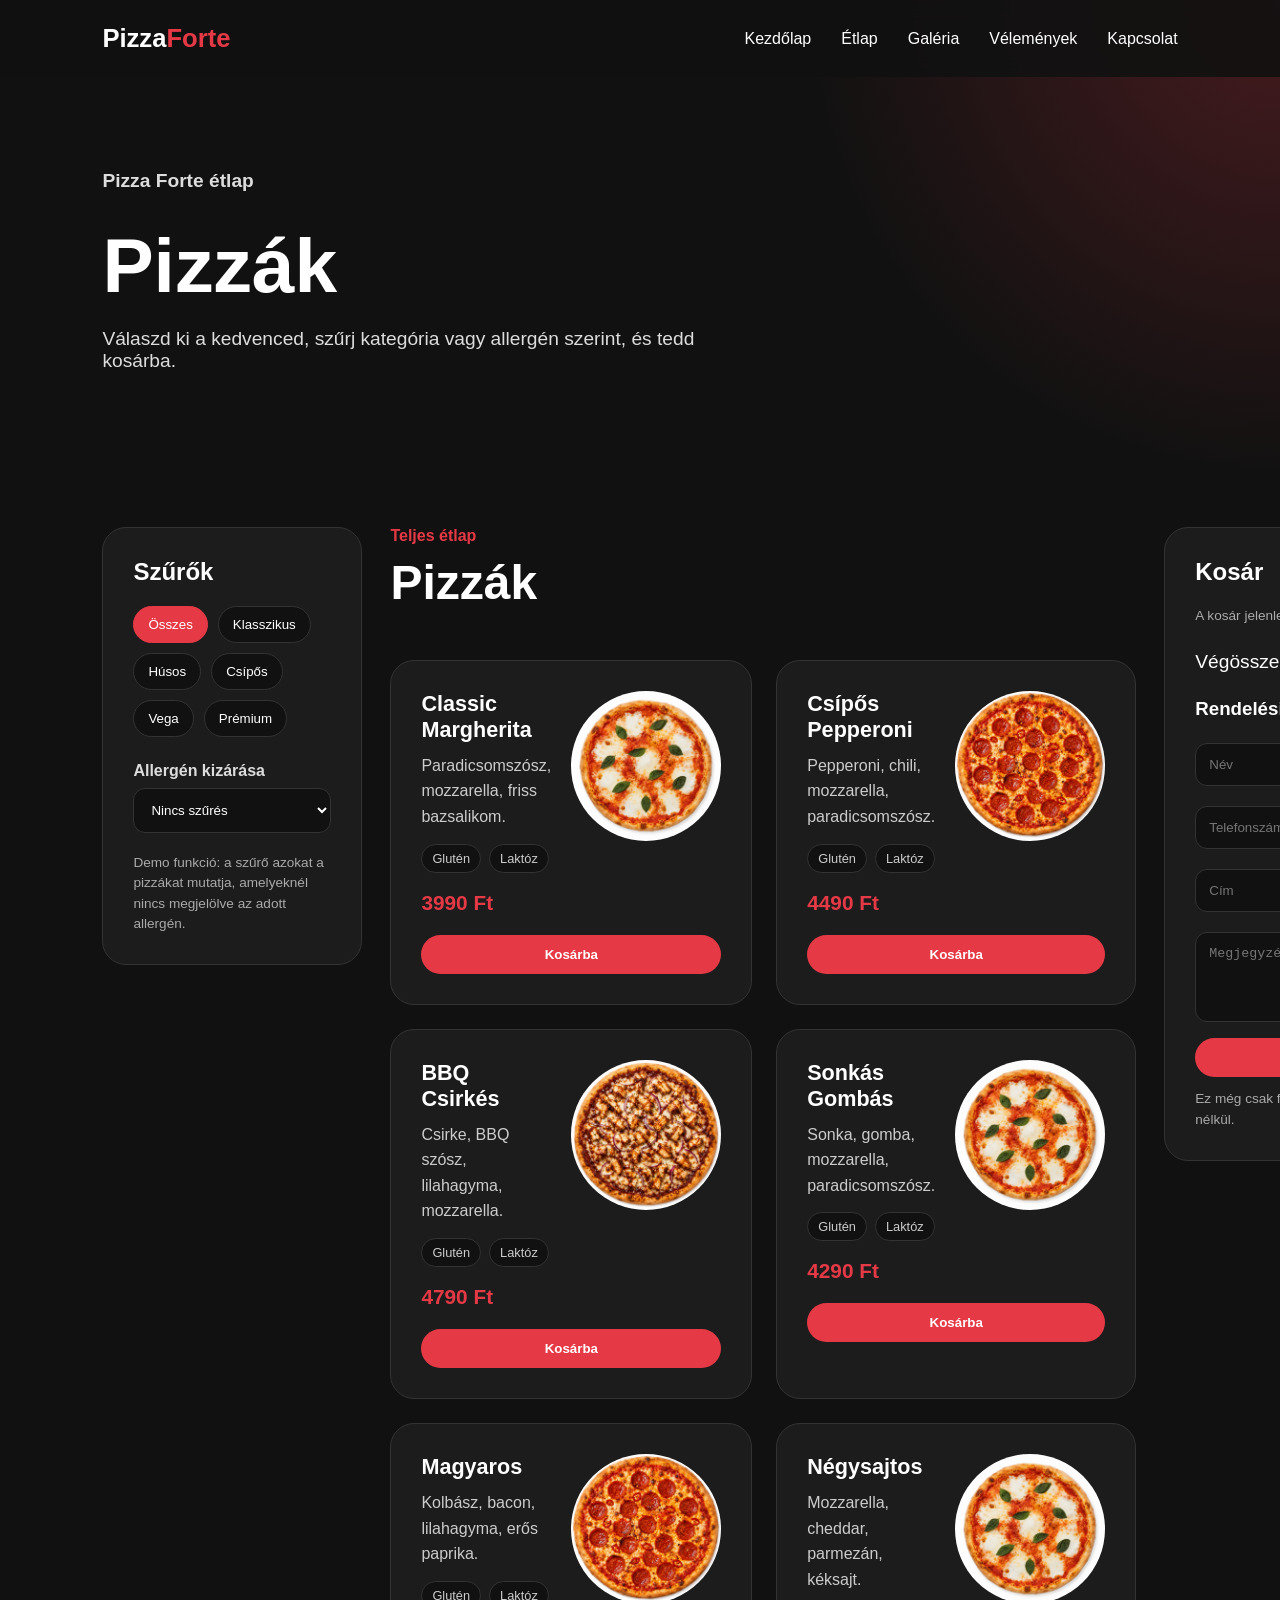
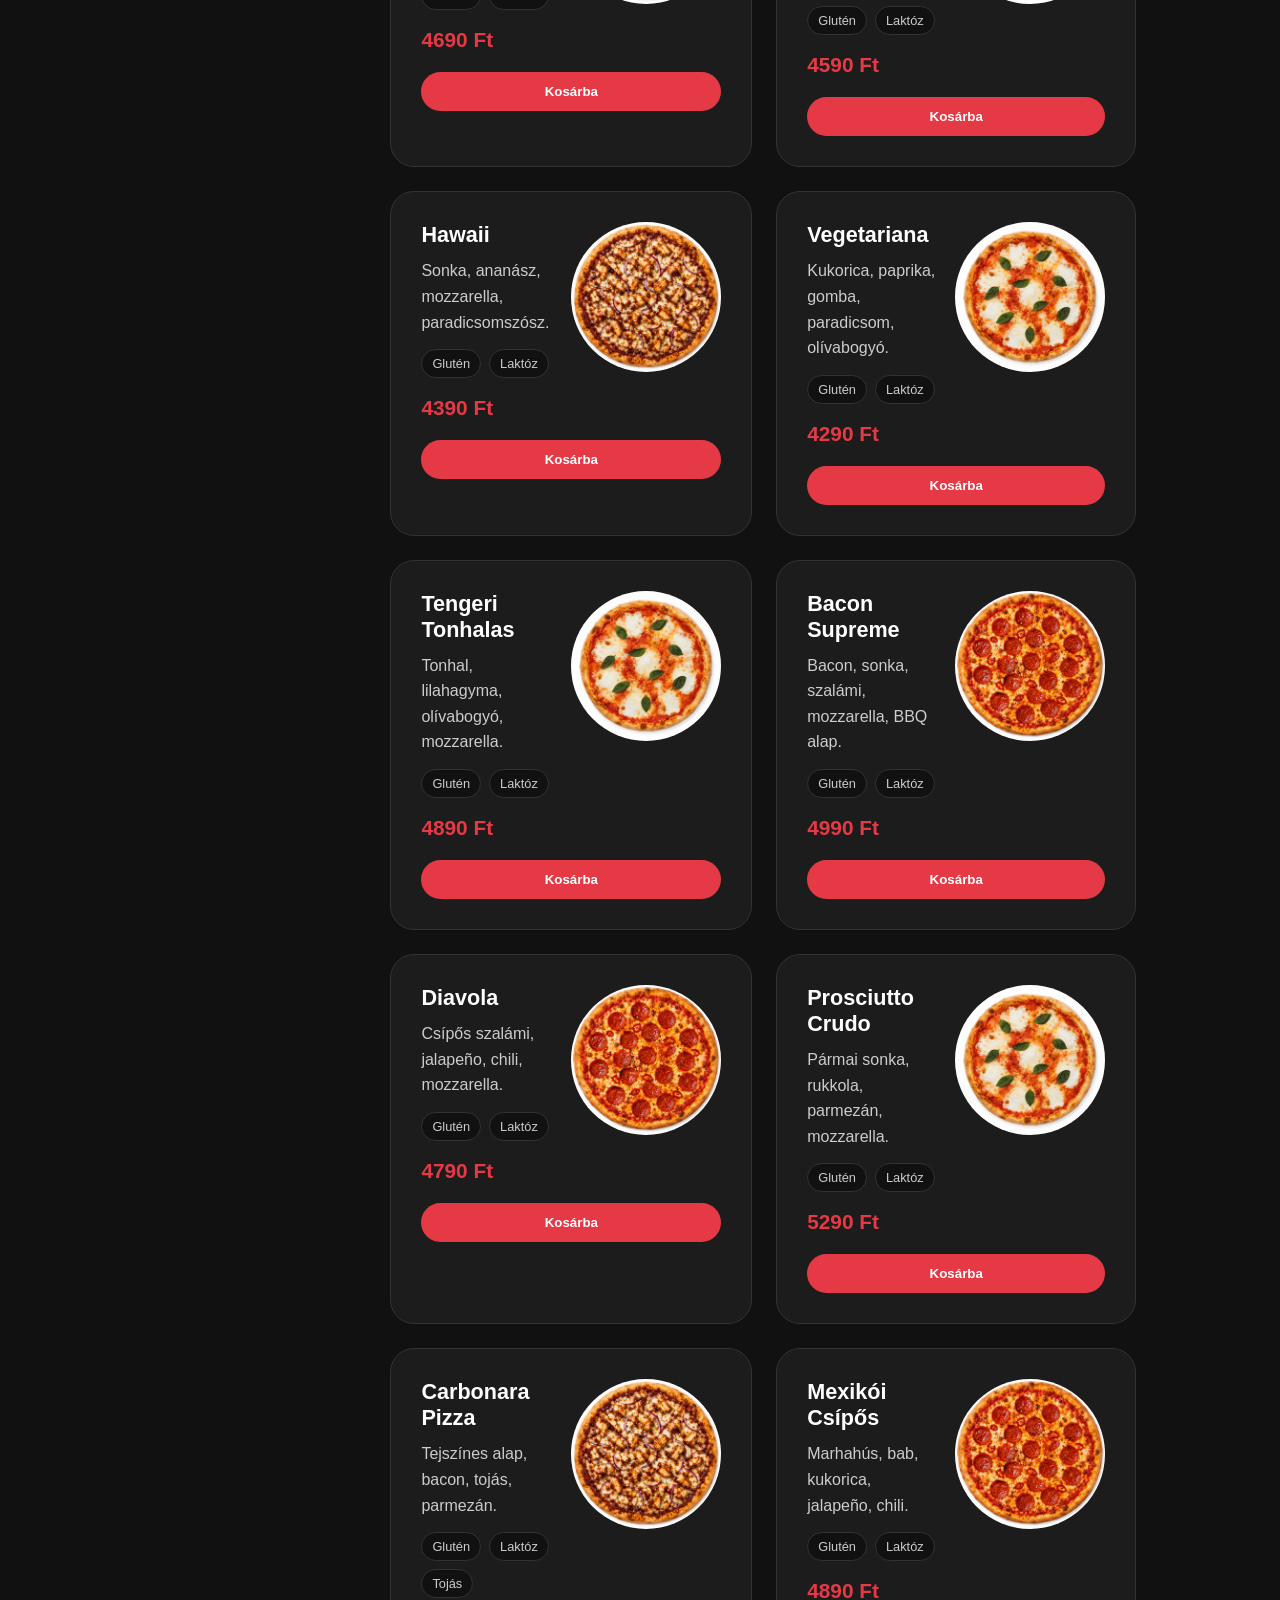
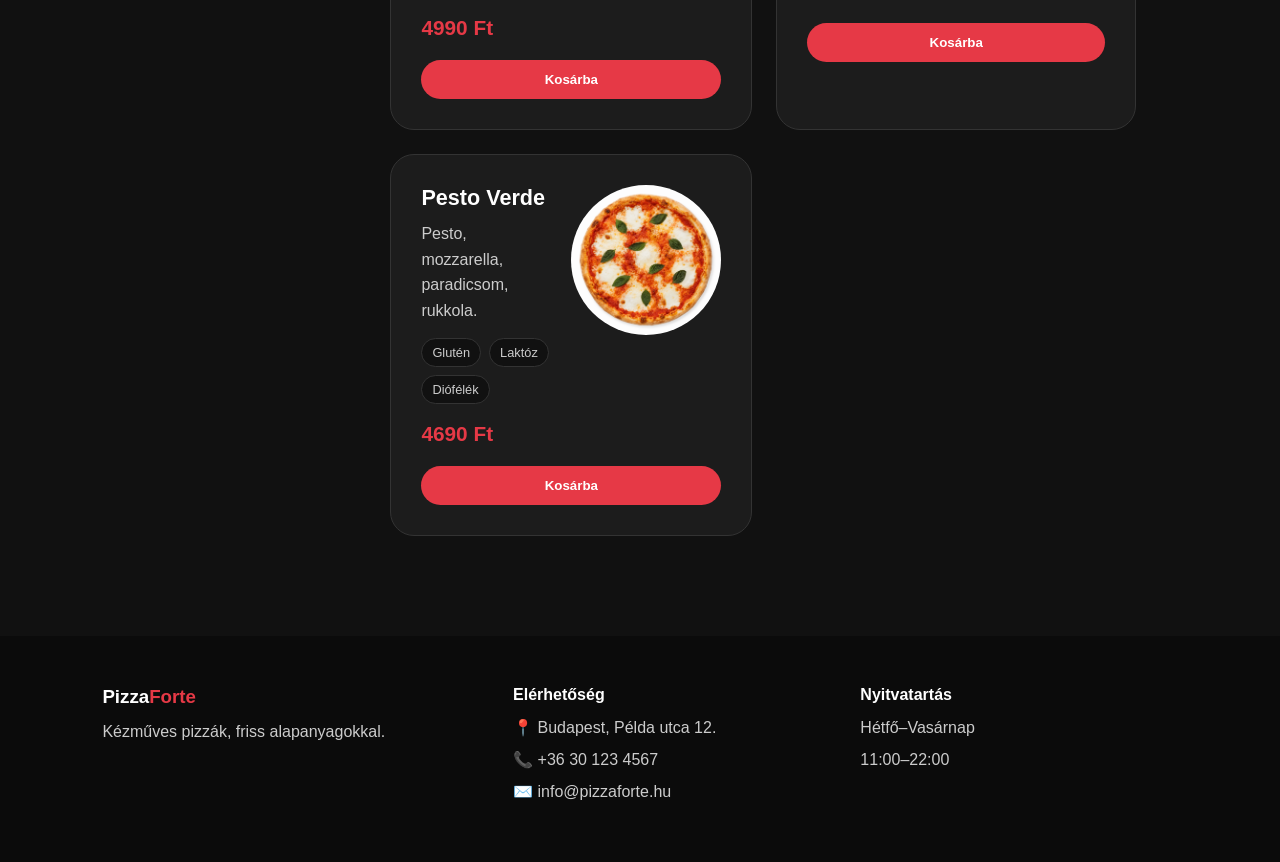
==== menu.html @ 5964fb52 "Első Pizza Forte demo" ====
<!DOCTYPE html>
<html lang="hu">
<head>
    <meta charset="UTF-8" />
    <meta name="viewport" content="width=device-width, initial-scale=1.0" />
    <title>Pizza Forte | Étlap</title>
    <link rel="stylesheet" href="style.css" />
</head>
<body>
    <header class="navbar">
        <a href="index.html" class="logo">Pizza<span>Forte</span></a>

        <nav class="nav-links" id="nav-links">
            <a href="index.html">Kezdőlap</a>
            <a href="#full-menu">Étlap</a>
            <a href="index.html#gallery">Galéria</a>
            <a href="index.html#reviews">Vélemények</a>
            <a href="index.html#contact">Kapcsolat</a>
        </nav>

        <button class="mobile-menu-btn" id="mobile-menu-btn">☰</button>
    </header>

    <section class="menu-hero">
        <p class="tagline">Pizza Forte étlap</p>
        <h1>Pizzák</h1>
        <p>Válaszd ki a kedvenced, szűrj kategória vagy allergén szerint, és tedd kosárba.</p>
    </section>

    <main class="menu-page" id="full-menu">
        <aside class="filters">
            <h2>Szűrők</h2>

            <div class="category-buttons">
                <button class="category-btn active" data-category="all">Összes</button>
                <button class="category-btn" data-category="classic">Klasszikus</button>
                <button class="category-btn" data-category="meat">Húsos</button>
                <button class="category-btn" data-category="spicy">Csípős</button>
                <button class="category-btn" data-category="veggie">Vega</button>
                <button class="category-btn" data-category="premium">Prémium</button>
            </div>

            <label>
                Allergén kizárása
                <select id="allergen-filter">
                    <option value="none">Nincs szűrés</option>
                    <option value="gluten">Gluténmentesnek megfelelő</option>
                    <option value="lactose">Laktózmentesnek megfelelő</option>
                    <option value="egg">Tojásmentesnek megfelelő</option>
                    <option value="nuts">Diófélék nélkül</option>
                </select>
            </label>

            <p class="small-note">
                Demo funkció: a szűrő azokat a pizzákat mutatja, amelyeknél nincs megjelölve az adott allergén.
            </p>
        </aside>

        <section class="full-menu-list">
            <div class="section-title left">
                <p>Teljes étlap</p>
                <h2>Pizzák</h2>
            </div>

            <div class="product-grid" id="product-grid"></div>
        </section>

        <aside class="basket" id="basket">
            <h2>Kosár</h2>

            <div id="cart-items"></div>

            <div class="cart-total">
                <span>Végösszeg:</span>
                <strong id="cart-total">0 Ft</strong>
            </div>

            <form class="order-form" id="order-form">
                <h3>Rendelési adatok</h3>

                <input type="text" id="customer-name" placeholder="Név" required />
                <input type="tel" id="customer-phone" placeholder="Telefonszám" required />
                <input type="text" id="customer-address" placeholder="Cím" required />
                <textarea id="customer-note" placeholder="Megjegyzés"></textarea>

                <button type="submit" class="checkout-btn">Megrendelem</button>
            </form>

            <p class="small-note">Ez még csak frontend demo, valódi fizetés nélkül.</p>
        </aside>
    </main>

    <div class="modal" id="order-modal">
        <div class="modal-content">
            <button class="modal-close" id="modal-close">×</button>
            <h2>Köszönjük!</h2>
            <p>Ez egy frontend demo. A rendelés nem került elküldésre.</p>
        </div>
    </div>

    <footer class="footer">
        <div>
            <h3>Pizza<span>Forte</span></h3>
            <p>Kézműves pizzák, friss alapanyagokkal.</p>
        </div>

        <div>
            <h4>Elérhetőség</h4>
            <p>📍 Budapest, Példa utca 12.</p>
            <p>📞 +36 30 123 4567</p>
            <p>✉️ info@pizzaforte.hu</p>
        </div>

        <div>
            <h4>Nyitvatartás</h4>
            <p>Hétfő–Vasárnap</p>
            <p>11:00–22:00</p>
        </div>
    </footer>

    <script src="script.js"></script>
</body>
</html>
---- style.css ----
* {
    margin: 0;
    padding: 0;
    box-sizing: border-box;
}

html {
    scroll-behavior: smooth;
}

body {
    font-family: Arial, sans-serif;
    background: #111;
    color: white;
}

a {
    color: inherit;
    text-decoration: none;
}

.navbar {
    width: 100%;
    padding: 24px 8%;
    display: flex;
    justify-content: space-between;
    align-items: center;
    position: fixed;
    top: 0;
    background: rgba(17, 17, 17, 0.9);
    backdrop-filter: blur(10px);
    z-index: 100;
}

.logo {
    font-size: 1.6rem;
    font-weight: bold;
}

.logo span,
.footer span {
    color: #e63946;
}

.nav-links {
    display: flex;
    gap: 30px;
}

.nav-links a {
    color: white;
    font-weight: 500;
}

.nav-links a:hover {
    color: #e63946;
}

.mobile-menu-btn {
    display: none;
    background: #e63946;
    color: white;
    border: none;
    font-size: 1.4rem;
    border-radius: 12px;
    padding: 8px 13px;
    cursor: pointer;
}

.btn,
.checkout-btn,
.add-cart-btn {
    border: none;
    background: #e63946;
    color: white;
    padding: 12px 24px;
    border-radius: 30px;
    cursor: pointer;
    font-weight: bold;
    transition: 0.3s;
}

.btn:hover,
.checkout-btn:hover,
.add-cart-btn:hover,
.category-btn:hover {
    transform: translateY(-3px);
    background: #ff4d5a;
}

.hero {
    min-height: 100vh;
    padding: 140px 8% 80px;
    display: grid;
    grid-template-columns: 1.2fr 0.8fr;
    align-items: center;
    gap: 60px;
    background:
        radial-gradient(circle at top right, rgba(230, 57, 70, 0.25), transparent 35%),
        #111;
}

.tagline {
    color: #e63946;
    font-weight: bold;
    margin-bottom: 16px;
}

.hero h1,
.menu-hero h1 {
    font-size: clamp(2.8rem, 6vw, 5.8rem);
    line-height: 1;
    max-width: 850px;
    margin-bottom: 24px;
}

.hero-text,
.menu-hero p {
    font-size: 1.2rem;
    color: #ddd;
    max-width: 650px;
    margin-bottom: 35px;
}

.hero-buttons {
    display: flex;
    gap: 16px;
    flex-wrap: wrap;
}

.secondary {
    background: transparent;
    border: 2px solid #e63946;
}

.hero-card {
    background: #1c1c1c;
    border: 1px solid #333;
    border-radius: 30px;
    padding: 40px;
    text-align: center;
    box-shadow: 0 30px 80px rgba(0, 0, 0, 0.35);
}

.hero-card img,
.pizza-card img {
    width: 100%;
    max-width: 260px;
    display: block;
    margin: 0 auto 24px;
    border-radius: 50%;
}

.hero-card h3 {
    font-size: 1.8rem;
    margin-bottom: 10px;
}

.hero-card p {
    color: #ccc;
    margin-bottom: 18px;
}

.hero-card strong {
    color: #e63946;
    font-size: 1.5rem;
}

.menu-preview,
.reviews,
.contact,
.gallery {
    padding: 100px 8%;
}

.section-title {
    text-align: center;
    margin-bottom: 50px;
}

.section-title.left {
    text-align: left;
}

.section-title p {
    color: #e63946;
    font-weight: bold;
    margin-bottom: 10px;
}

.section-title h2,
.about h2,
.contact h2 {
    font-size: 3rem;
}

.menu-grid,
.review-grid,
.features {
    display: grid;
    grid-template-columns: repeat(3, 1fr);
    gap: 28px;
}

.pizza-card,
.review-card,
.features div,
.contact-box,
.filters,
.basket,
.product-card {
    background: #1c1c1c;
    border: 1px solid #333;
    border-radius: 24px;
    padding: 30px;
    transition: 0.3s;
}

.pizza-card:hover,
.review-card:hover,
.features div:hover,
.product-card:hover {
    transform: translateY(-8px);
    border-color: #e63946;
}

.pizza-card h3 {
    margin-bottom: 12px;
}

.pizza-card p,
.review-card p,
.about p,
.features p,
.contact p,
.product-card p {
    color: #ccc;
    line-height: 1.6;
}

.pizza-card span,
.product-price {
    display: inline-block;
    margin-top: 18px;
    color: #e63946;
    font-weight: bold;
    font-size: 1.3rem;
}

.center-button {
    text-align: center;
    margin-top: 45px;
}

.about {
    padding: 100px 8%;
    display: grid;
    grid-template-columns: 0.8fr 1.2fr;
    gap: 60px;
    align-items: center;
    background: #151515;
}

.about h2 {
    margin-bottom: 20px;
}

.features {
    grid-template-columns: 1fr;
}

.features h3 {
    margin-bottom: 10px;
}

.gallery {
    background: #111;
}

.gallery-grid {
    display: grid;
    grid-template-columns: 1.2fr 0.8fr 0.8fr;
    grid-auto-rows: 260px;
    gap: 22px;
}

.gallery-item {
    position: relative;
    overflow: hidden;
    border-radius: 24px;
    border: 1px solid #333;
    background: #1c1c1c;
}

.gallery-item.large {
    grid-row: span 2;
}

.gallery-item img {
    width: 100%;
    height: 100%;
    object-fit: cover;
    display: block;
    transition: 0.4s;
}

.gallery-item:hover img {
    transform: scale(1.08);
}

.gallery-item.large div {
    position: absolute;
    left: 24px;
    right: 24px;
    bottom: 24px;
    padding: 22px;
    border-radius: 18px;
    background: rgba(17, 17, 17, 0.78);
    backdrop-filter: blur(8px);
}

.gallery-item.large p {
    color: #ccc;
    margin-top: 8px;
}

.contact {
    text-align: center;
    background:
        linear-gradient(rgba(17, 17, 17, 0.85), rgba(17, 17, 17, 0.85)),
        radial-gradient(circle, rgba(230, 57, 70, 0.25), transparent 45%);
}

.contact h2 {
    margin-bottom: 15px;
}

.contact-box {
    max-width: 600px;
    margin: 35px auto 0;
}

.menu-hero {
    padding: 170px 8% 80px;
    background:
        radial-gradient(circle at top right, rgba(230, 57, 70, 0.25), transparent 35%),
        #111;
}

.menu-page {
    padding: 40px 8% 100px;
    display: grid;
    grid-template-columns: 260px 1fr 340px;
    gap: 28px;
    align-items: start;
}

.filters,
.basket {
    position: sticky;
    top: 110px;
}

.filters h2,
.basket h2 {
    margin-bottom: 20px;
}

.filters label {
    display: block;
    margin-bottom: 20px;
    color: #ddd;
    font-weight: bold;
}

.filters select,
.order-form input,
.order-form textarea {
    width: 100%;
    margin-top: 8px;
    padding: 13px;
    border-radius: 12px;
    border: 1px solid #333;
    background: #111;
    color: white;
    outline: none;
}

.filters select:focus,
.order-form input:focus,
.order-form textarea:focus {
    border-color: #e63946;
}

.category-buttons {
    display: flex;
    flex-wrap: wrap;
    gap: 10px;
    margin-bottom: 25px;
}

.category-btn {
    border: 1px solid #333;
    background: #111;
    color: white;
    padding: 10px 14px;
    border-radius: 999px;
    cursor: pointer;
    transition: 0.3s;
}

.category-btn.active {
    background: #e63946;
    border-color: #e63946;
}

.small-note {
    color: #aaa;
    font-size: 0.85rem;
    line-height: 1.5;
    margin-top: 12px;
}

.product-grid {
    display: grid;
    grid-template-columns: repeat(2, 1fr);
    gap: 24px;
}

.product-card img {
    width: 150px;
    height: 150px;
    object-fit: cover;
    border-radius: 50%;
    display: block;
    margin-bottom: 20px;
    background: white;
}

.product-card h3 {
    margin-bottom: 10px;
    font-size: 1.35rem;
}

.product-top {
    display: flex;
    justify-content: space-between;
    gap: 20px;
}

.product-info {
    flex: 1;
}

.allergens {
    display: flex;
    flex-wrap: wrap;
    gap: 8px;
    margin-top: 14px;
}

.allergens span {
    background: #111;
    color: #ccc;
    border: 1px solid #333;
    padding: 6px 10px;
    border-radius: 999px;
    font-size: 0.8rem;
}

.add-cart-btn {
    margin-top: 20px;
    width: 100%;
}

.cart-item {
    border-bottom: 1px solid #333;
    padding: 15px 0;
}

.cart-item strong {
    display: block;
    margin-bottom: 8px;
}

.cart-controls {
    display: flex;
    align-items: center;
    gap: 10px;
    margin-top: 8px;
}

.cart-controls button {
    width: 28px;
    height: 28px;
    border: none;
    border-radius: 50%;
    background: #333;
    color: white;
    cursor: pointer;
}

.cart-controls button:hover {
    background: #e63946;
}

.remove-btn {
    margin-left: auto;
}

.cart-total {
    display: flex;
    justify-content: space-between;
    margin: 25px 0;
    font-size: 1.2rem;
}

.cart-total strong {
    color: #e63946;
}

.order-form {
    margin-top: 25px;
}

.order-form h3 {
    margin-bottom: 15px;
}

.order-form input,
.order-form textarea {
    margin-bottom: 12px;
}

.order-form textarea {
    min-height: 90px;
    resize: vertical;
}

.checkout-btn {
    width: 100%;
}

.modal {
    position: fixed;
    inset: 0;
    background: rgba(0, 0, 0, 0.75);
    display: none;
    align-items: center;
    justify-content: center;
    z-index: 200;
    padding: 20px;
}

.modal.active {
    display: flex;
}

.modal-content {
    position: relative;
    max-width: 420px;
    width: 100%;
    background: #1c1c1c;
    border: 1px solid #333;
    border-radius: 24px;
    padding: 40px;
    text-align: center;
}

.modal-content h2 {
    margin-bottom: 15px;
    color: #e63946;
}

.modal-content p {
    color: #ccc;
    line-height: 1.6;
}

.modal-close {
    position: absolute;
    top: 14px;
    right: 18px;
    background: transparent;
    border: none;
    color: white;
    font-size: 1.8rem;
    cursor: pointer;
}

.footer {
    padding: 50px 8%;
    background: #0b0b0b;
    color: #ccc;
    display: grid;
    grid-template-columns: 1.2fr 1fr 1fr;
    gap: 30px;
}

.footer h3,
.footer h4 {
    color: white;
    margin-bottom: 12px;
}

.footer p {
    margin-bottom: 8px;
    line-height: 1.5;
}

@media (max-width: 1200px) {
    .menu-page {
        grid-template-columns: 1fr;
    }

    .filters,
    .basket {
        position: static;
    }

    .product-grid {
        grid-template-columns: repeat(2, 1fr);
    }
}

@media (max-width: 850px) {
    .navbar {
        padding: 18px 6%;
    }

    .mobile-menu-btn {
        display: block;
    }

    .nav-links {
        position: absolute;
        top: 72px;
        left: 6%;
        right: 6%;
        background: #1c1c1c;
        border: 1px solid #333;
        border-radius: 18px;
        padding: 20px;
        display: none;
        flex-direction: column;
        gap: 18px;
    }

    .nav-links.active {
        display: flex;
    }

    .hero,
    .about {
        grid-template-columns: 1fr;
        text-align: center;
    }

    .hero-buttons {
        justify-content: center;
    }

    .menu-grid,
    .review-grid,
    .product-grid,
    .footer {
        grid-template-columns: 1fr;
    }

    .hero-card {
        max-width: 420px;
        margin: 0 auto;
    }

    .gallery-grid {
        grid-template-columns: 1fr;
        grid-auto-rows: 240px;
    }

    .gallery-item.large {
        grid-row: span 1;
    }

    .product-top {
        flex-direction: column;
    }

    .product-card img {
        margin: 0 auto 20px;
    }

    .menu-hero {
        padding-top: 130px;
    }

    .section-title h2,
    .about h2,
    .contact h2 {
        font-size: 2.3rem;
    }
}
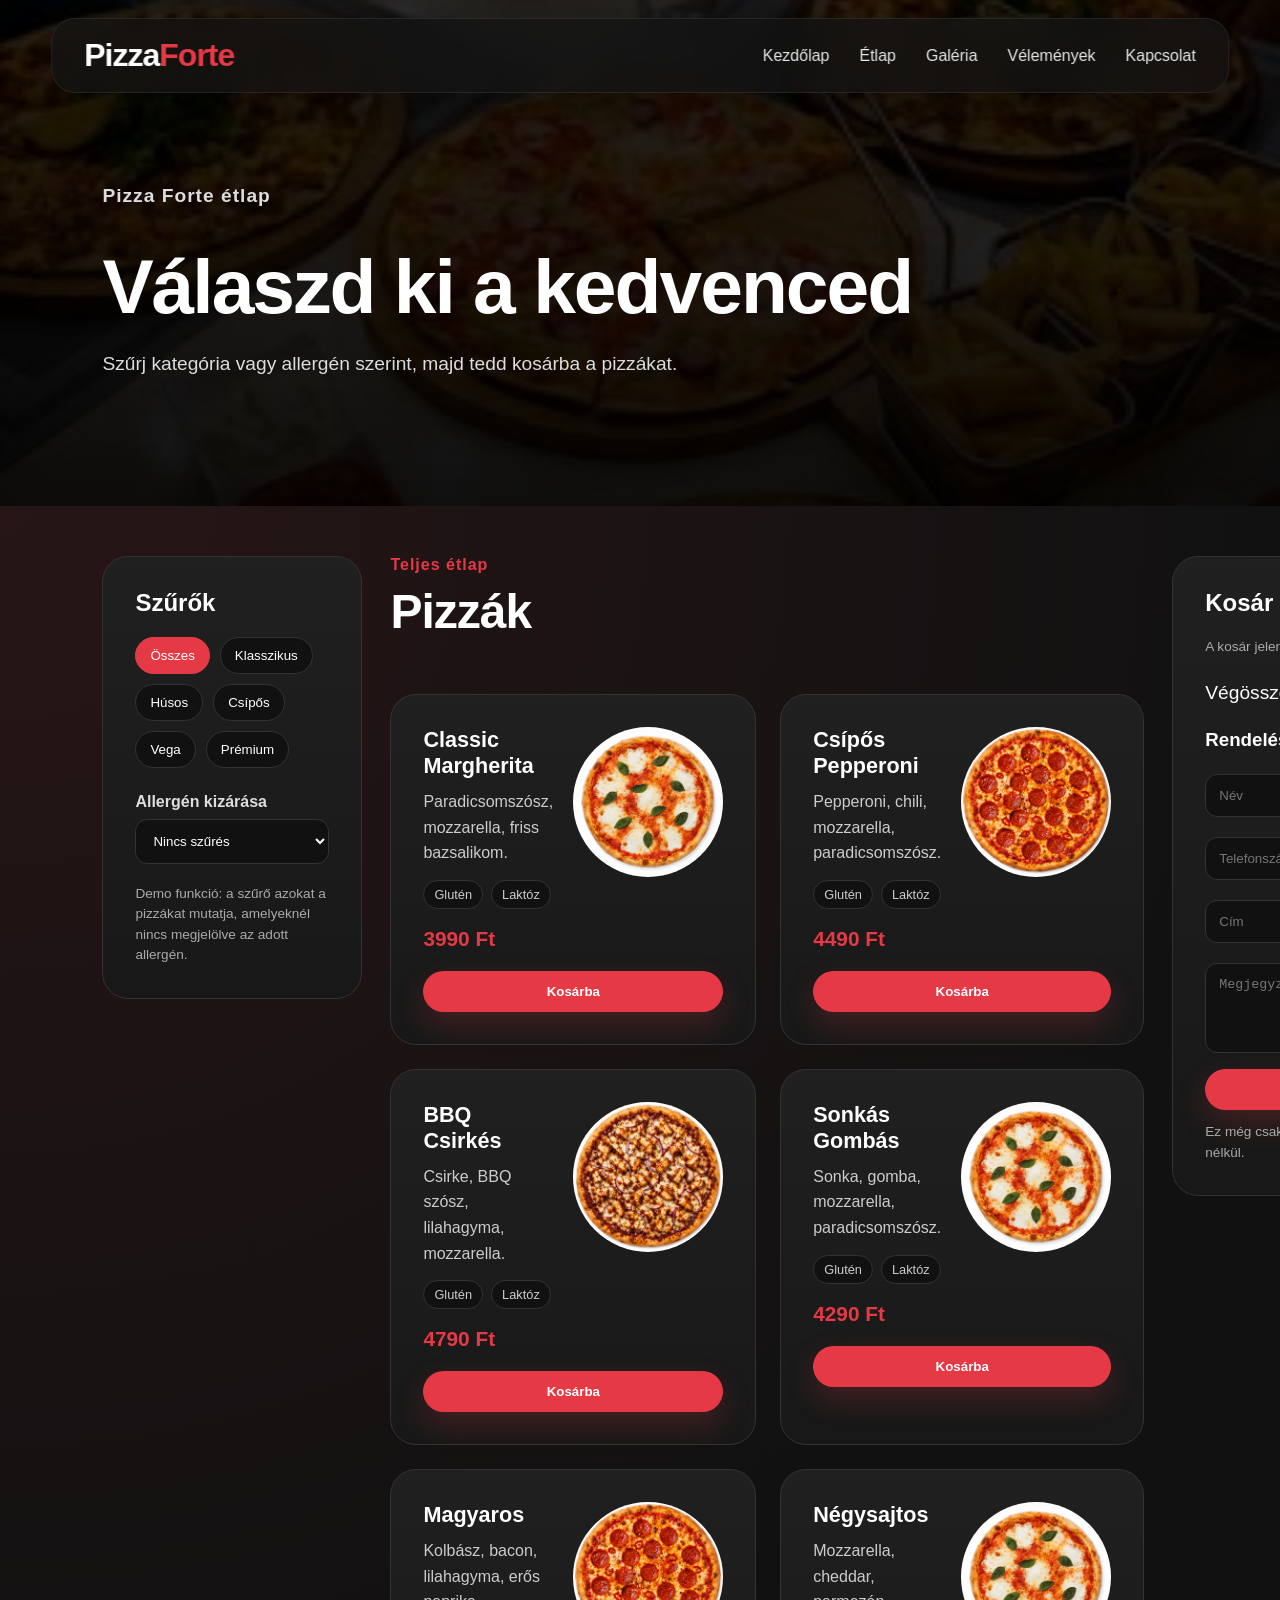
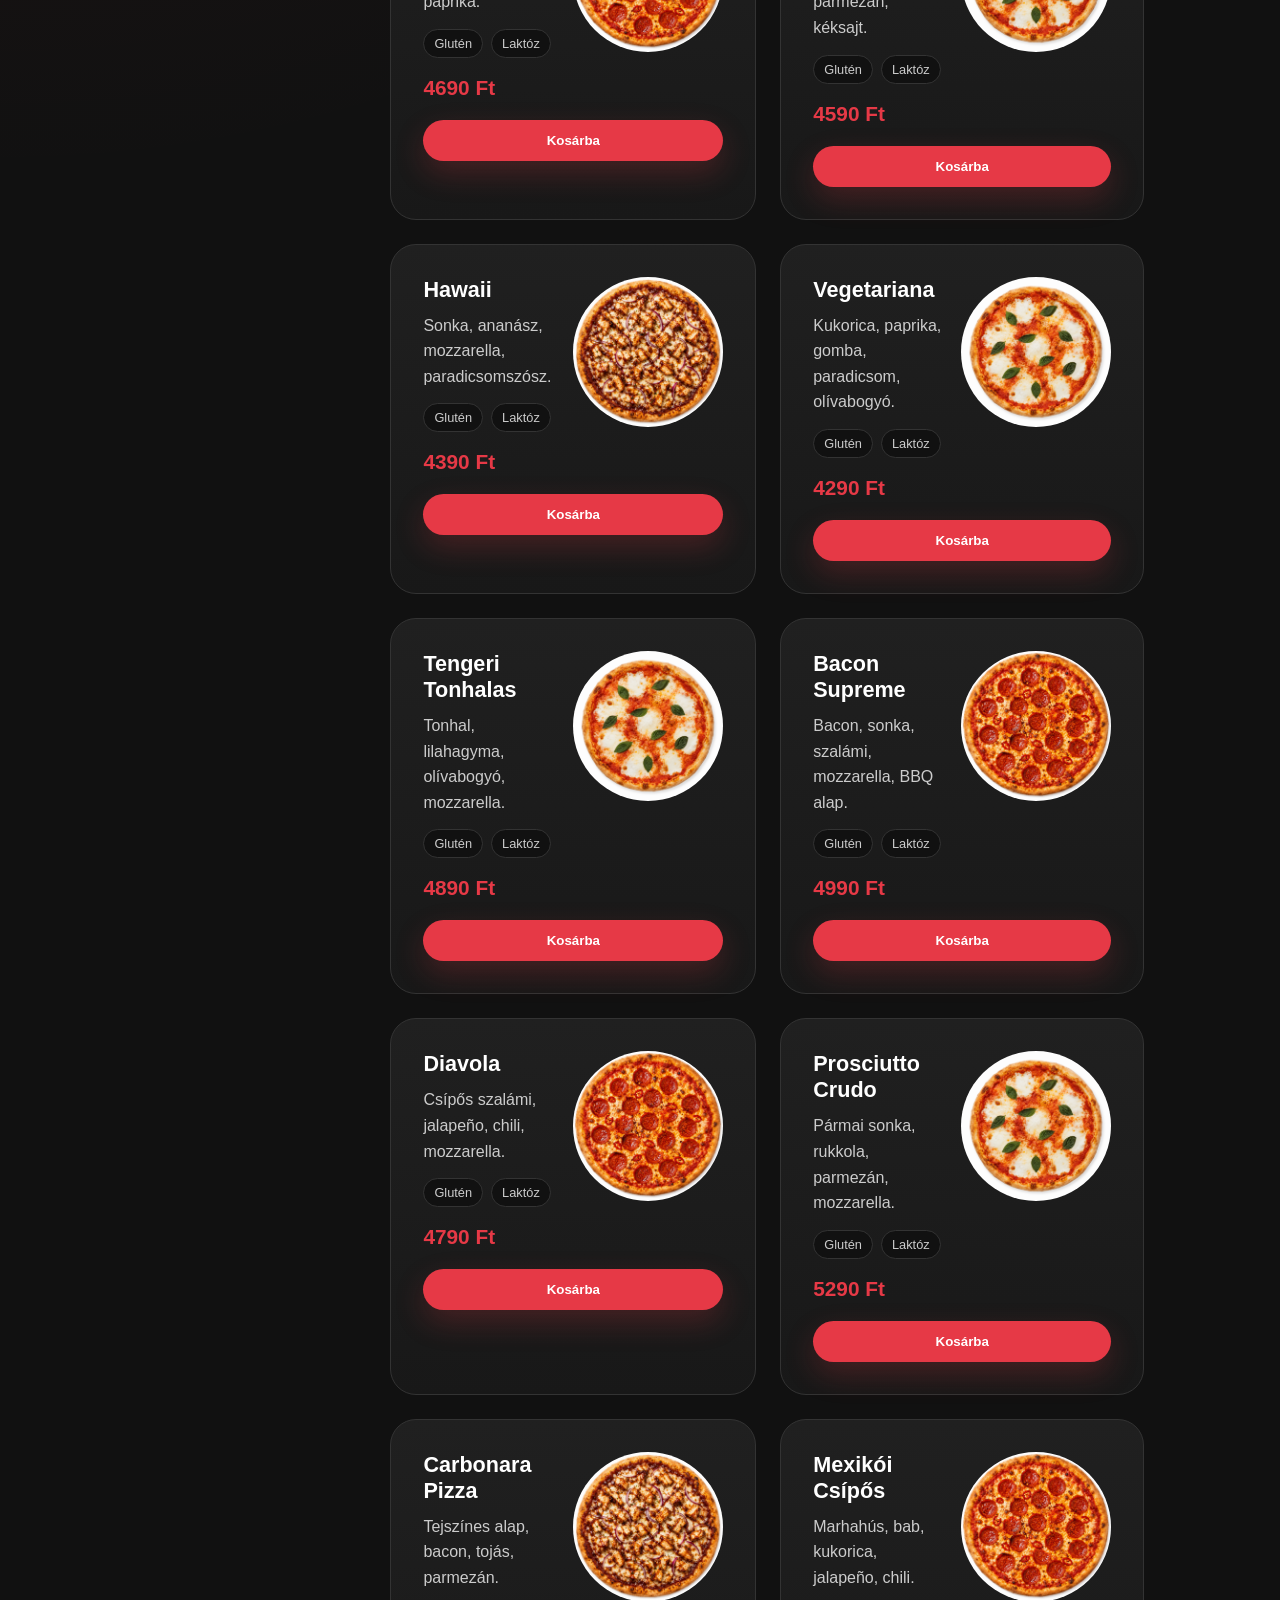
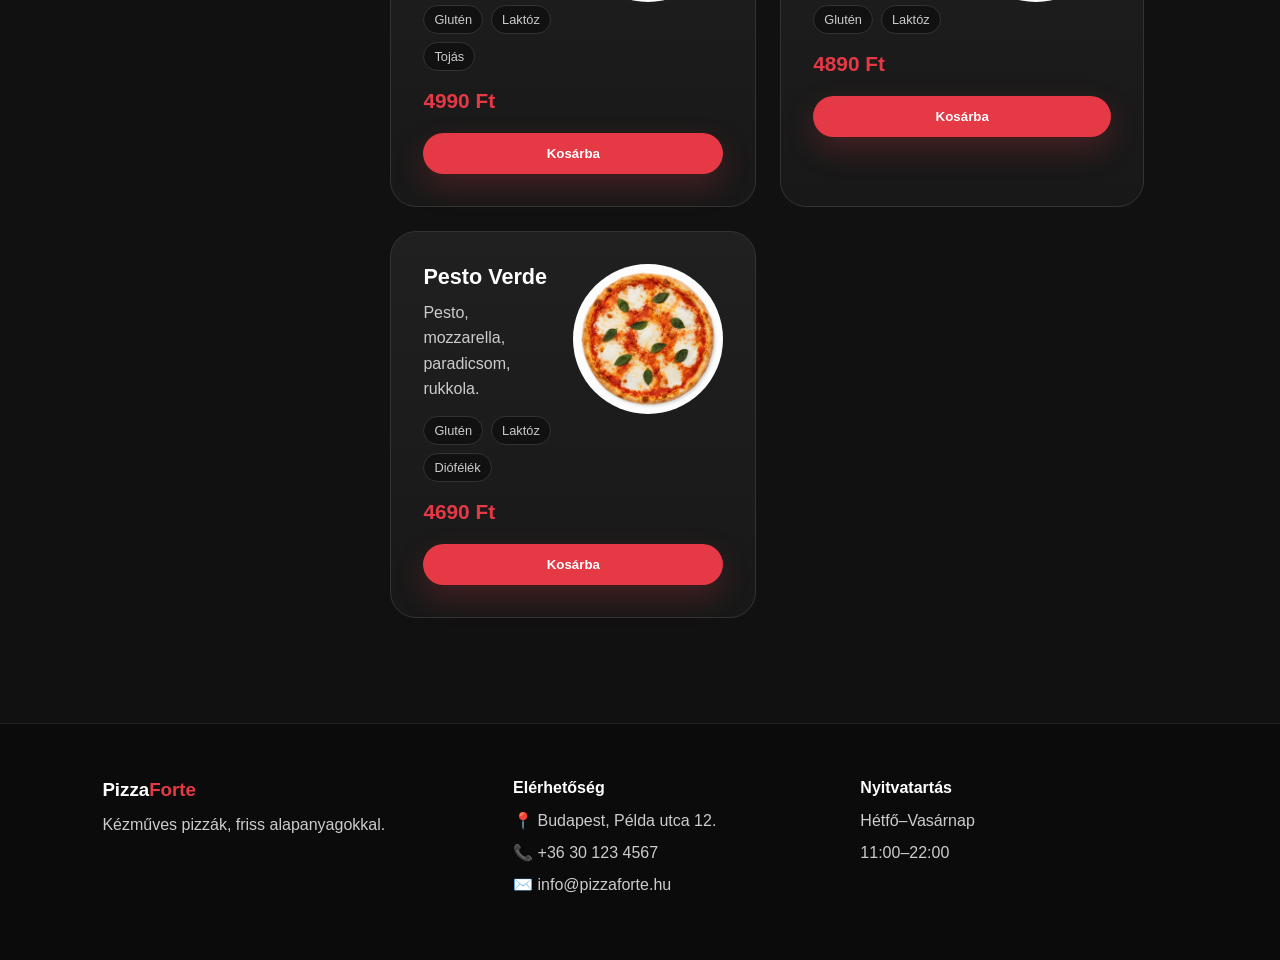
==== commit adbc76f7: "homepage redesign" ====
--- a/menu.html
+++ b/menu.html
@@ -23,8 +23,8 @@
 
     <section class="menu-hero">
         <p class="tagline">Pizza Forte étlap</p>
-        <h1>Pizzák</h1>
-        <p>Válaszd ki a kedvenced, szűrj kategória vagy allergén szerint, és tedd kosárba.</p>
+        <h1>Válaszd ki a kedvenced</h1>
+        <p>Szűrj kategória vagy allergén szerint, majd tedd kosárba a pizzákat.</p>
     </section>
 
     <main class="menu-page" id="full-menu">
--- a/style.css
+++ b/style.css
@@ -20,21 +20,27 @@
 }
 
 .navbar {
-    width: 100%;
-    padding: 24px 8%;
+    position: fixed;
+    top: 18px;
+    left: 50%;
+    transform: translateX(-50%);
+    width: min(1250px, 92%);
+    padding: 18px 32px;
     display: flex;
     justify-content: space-between;
     align-items: center;
-    position: fixed;
-    top: 0;
-    background: rgba(17, 17, 17, 0.9);
-    backdrop-filter: blur(10px);
-    z-index: 100;
+    background: rgba(20, 20, 20, 0.78);
+    backdrop-filter: blur(16px);
+    border: 1px solid rgba(255, 255, 255, 0.08);
+    border-radius: 24px;
+    z-index: 1000;
+    box-shadow: 0 18px 60px rgba(0, 0, 0, 0.35);
 }
 
 .logo {
-    font-size: 1.6rem;
-    font-weight: bold;
+    font-size: 2rem;
+    font-weight: 800;
+    letter-spacing: -1px;
 }
 
 .logo span,
@@ -50,10 +56,13 @@
 .nav-links a {
     color: white;
     font-weight: 500;
+    opacity: 0.9;
+    transition: 0.3s;
 }
 
 .nav-links a:hover {
     color: #e63946;
+    opacity: 1;
 }
 
 .mobile-menu-btn {
@@ -73,11 +82,12 @@
     border: none;
     background: #e63946;
     color: white;
-    padding: 12px 24px;
+    padding: 13px 26px;
     border-radius: 30px;
     cursor: pointer;
     font-weight: bold;
     transition: 0.3s;
+    box-shadow: 0 12px 30px rgba(230, 57, 70, 0.22);
 }
 
 .btn:hover,
@@ -90,20 +100,24 @@
 
 .hero {
     min-height: 100vh;
-    padding: 140px 8% 80px;
+    padding: 170px 8% 90px;
     display: grid;
-    grid-template-columns: 1.2fr 0.8fr;
+    grid-template-columns: 1.15fr 0.85fr;
     align-items: center;
-    gap: 60px;
+    gap: 70px;
     background:
-        radial-gradient(circle at top right, rgba(230, 57, 70, 0.25), transparent 35%),
-        #111;
+        linear-gradient(rgba(0, 0, 0, 0.82), rgba(0, 0, 0, 0.93)),
+        radial-gradient(circle at top right, rgba(230, 57, 70, 0.32), transparent 38%),
+        url("images/gallery-4.png");
+    background-size: cover;
+    background-position: center;
 }
 
 .tagline {
     color: #e63946;
     font-weight: bold;
     margin-bottom: 16px;
+    letter-spacing: 1px;
 }
 
 .hero h1,
@@ -112,6 +126,7 @@
     line-height: 1;
     max-width: 850px;
     margin-bottom: 24px;
+    letter-spacing: -2px;
 }
 
 .hero-text,
@@ -120,6 +135,7 @@
     color: #ddd;
     max-width: 650px;
     margin-bottom: 35px;
+    line-height: 1.7;
 }
 
 .hero-buttons {
@@ -131,24 +147,61 @@
 .secondary {
     background: transparent;
     border: 2px solid #e63946;
+    box-shadow: none;
+}
+
+.hero-stats {
+    display: flex;
+    gap: 18px;
+    margin-top: 42px;
+    flex-wrap: wrap;
+}
+
+.hero-stats div {
+    background: rgba(255, 255, 255, 0.055);
+    border: 1px solid rgba(255, 255, 255, 0.08);
+    border-radius: 20px;
+    padding: 18px 24px;
+    backdrop-filter: blur(8px);
+}
+
+.hero-stats strong {
+    display: block;
+    color: #e63946;
+    font-size: 1.65rem;
+    margin-bottom: 5px;
+}
+
+.hero-stats p {
+    color: #ccc;
+    font-size: 0.9rem;
 }
 
 .hero-card {
-    background: #1c1c1c;
-    border: 1px solid #333;
-    border-radius: 30px;
-    padding: 40px;
+    background: rgba(28, 28, 28, 0.9);
+    border: 1px solid rgba(255, 255, 255, 0.08);
+    border-radius: 32px;
+    padding: 42px;
     text-align: center;
-    box-shadow: 0 30px 80px rgba(0, 0, 0, 0.35);
+    backdrop-filter: blur(10px);
+    box-shadow:
+        0 28px 90px rgba(0, 0, 0, 0.55),
+        0 0 45px rgba(230, 57, 70, 0.13);
 }
 
 .hero-card img,
 .pizza-card img {
     width: 100%;
-    max-width: 260px;
+    max-width: 280px;
     display: block;
     margin: 0 auto 24px;
     border-radius: 50%;
+    transition: 0.35s;
+}
+
+.hero-card:hover img,
+.pizza-card:hover img {
+    transform: scale(1.05);
 }
 
 .hero-card h3 {
@@ -170,12 +223,18 @@
 .reviews,
 .contact,
 .gallery {
-    padding: 100px 8%;
+    padding: 105px 8%;
+}
+
+.menu-preview {
+    background:
+        radial-gradient(circle at left, rgba(230, 57, 70, 0.1), transparent 35%),
+        #111;
 }
 
 .section-title {
     text-align: center;
-    margin-bottom: 50px;
+    margin-bottom: 55px;
 }
 
 .section-title.left {
@@ -186,12 +245,14 @@
     color: #e63946;
     font-weight: bold;
     margin-bottom: 10px;
+    letter-spacing: 1px;
 }
 
 .section-title h2,
 .about h2,
 .contact h2 {
     font-size: 3rem;
+    letter-spacing: -1px;
 }
 
 .menu-grid,
@@ -209,10 +270,10 @@
 .filters,
 .basket,
 .product-card {
-    background: #1c1c1c;
+    background: linear-gradient(180deg, #202020, #181818);
     border: 1px solid #333;
-    border-radius: 24px;
-    padding: 30px;
+    border-radius: 26px;
+    padding: 32px;
     transition: 0.3s;
 }
 
@@ -220,8 +281,11 @@
 .review-card:hover,
 .features div:hover,
 .product-card:hover {
-    transform: translateY(-8px);
+    transform: translateY(-10px);
     border-color: #e63946;
+    box-shadow:
+        0 22px 55px rgba(0, 0, 0, 0.42),
+        0 0 35px rgba(230, 57, 70, 0.13);
 }
 
 .pizza-card h3 {
@@ -253,12 +317,14 @@
 }
 
 .about {
-    padding: 100px 8%;
+    padding: 105px 8%;
     display: grid;
     grid-template-columns: 0.8fr 1.2fr;
     gap: 60px;
     align-items: center;
-    background: #151515;
+    background:
+        linear-gradient(rgba(21, 21, 21, 0.96), rgba(21, 21, 21, 0.96)),
+        radial-gradient(circle at bottom right, rgba(230, 57, 70, 0.18), transparent 35%);
 }
 
 .about h2 {
@@ -274,22 +340,25 @@
 }
 
 .gallery {
-    background: #111;
+    background:
+        radial-gradient(circle at top left, rgba(230, 57, 70, 0.11), transparent 35%),
+        #111;
 }
 
 .gallery-grid {
     display: grid;
     grid-template-columns: 1.2fr 0.8fr 0.8fr;
-    grid-auto-rows: 260px;
-    gap: 22px;
+    grid-auto-rows: 280px;
+    gap: 24px;
 }
 
 .gallery-item {
     position: relative;
     overflow: hidden;
-    border-radius: 24px;
+    border-radius: 26px;
     border: 1px solid #333;
     background: #1c1c1c;
+    box-shadow: 0 18px 50px rgba(0, 0, 0, 0.28);
 }
 
 .gallery-item.large {
@@ -301,7 +370,7 @@
     height: 100%;
     object-fit: cover;
     display: block;
-    transition: 0.4s;
+    transition: 0.45s;
 }
 
 .gallery-item:hover img {
@@ -324,11 +393,28 @@
     margin-top: 8px;
 }
 
+.reviews {
+    background: #151515;
+}
+
+.stars {
+    color: #e63946;
+    margin-bottom: 14px;
+    letter-spacing: 3px;
+    font-size: 1.1rem;
+}
+
+.review-card strong {
+    display: inline-block;
+    margin-top: 18px;
+    color: white;
+}
+
 .contact {
     text-align: center;
     background:
-        linear-gradient(rgba(17, 17, 17, 0.85), rgba(17, 17, 17, 0.85)),
-        radial-gradient(circle, rgba(230, 57, 70, 0.25), transparent 45%);
+        linear-gradient(rgba(17, 17, 17, 0.88), rgba(17, 17, 17, 0.88)),
+        radial-gradient(circle, rgba(230, 57, 70, 0.28), transparent 45%);
 }
 
 .contact h2 {
@@ -336,29 +422,34 @@
 }
 
 .contact-box {
-    max-width: 600px;
+    max-width: 640px;
     margin: 35px auto 0;
 }
 
 .menu-hero {
-    padding: 170px 8% 80px;
+    padding: 180px 8% 90px;
     background:
-        radial-gradient(circle at top right, rgba(230, 57, 70, 0.25), transparent 35%),
-        #111;
+        linear-gradient(rgba(0, 0, 0, 0.82), rgba(0, 0, 0, 0.93)),
+        url("images/gallery-4.png");
+    background-size: cover;
+    background-position: center;
 }
 
 .menu-page {
-    padding: 40px 8% 100px;
+    padding: 50px 8% 105px;
     display: grid;
     grid-template-columns: 260px 1fr 340px;
     gap: 28px;
     align-items: start;
+    background:
+        radial-gradient(circle at top left, rgba(230, 57, 70, 0.1), transparent 35%),
+        #111;
 }
 
 .filters,
 .basket {
     position: sticky;
-    top: 110px;
+    top: 120px;
 }
 
 .filters h2,
@@ -548,7 +639,7 @@
     display: none;
     align-items: center;
     justify-content: center;
-    z-index: 200;
+    z-index: 2000;
     padding: 20px;
 }
 
@@ -589,12 +680,13 @@
 }
 
 .footer {
-    padding: 50px 8%;
+    padding: 55px 8%;
     background: #0b0b0b;
     color: #ccc;
     display: grid;
     grid-template-columns: 1.2fr 1fr 1fr;
     gap: 30px;
+    border-top: 1px solid #222;
 }
 
 .footer h3,
@@ -625,7 +717,13 @@
 
 @media (max-width: 850px) {
     .navbar {
-        padding: 18px 6%;
+        top: 12px;
+        padding: 16px 20px;
+        width: 92%;
+    }
+
+    .logo {
+        font-size: 1.6rem;
     }
 
     .mobile-menu-btn {
@@ -634,9 +732,9 @@
 
     .nav-links {
         position: absolute;
-        top: 72px;
-        left: 6%;
-        right: 6%;
+        top: 74px;
+        left: 0;
+        right: 0;
         background: #1c1c1c;
         border: 1px solid #333;
         border-radius: 18px;
@@ -644,6 +742,7 @@
         display: none;
         flex-direction: column;
         gap: 18px;
+        box-shadow: 0 18px 50px rgba(0, 0, 0, 0.35);
     }
 
     .nav-links.active {
@@ -656,7 +755,12 @@
         text-align: center;
     }
 
-    .hero-buttons {
+    .hero {
+        padding-top: 140px;
+    }
+
+    .hero-buttons,
+    .hero-stats {
         justify-content: center;
     }
 
@@ -674,7 +778,7 @@
 
     .gallery-grid {
         grid-template-columns: 1fr;
-        grid-auto-rows: 240px;
+        grid-auto-rows: 250px;
     }
 
     .gallery-item.large {
@@ -690,7 +794,7 @@
     }
 
     .menu-hero {
-        padding-top: 130px;
+        padding-top: 150px;
     }
 
     .section-title h2,
